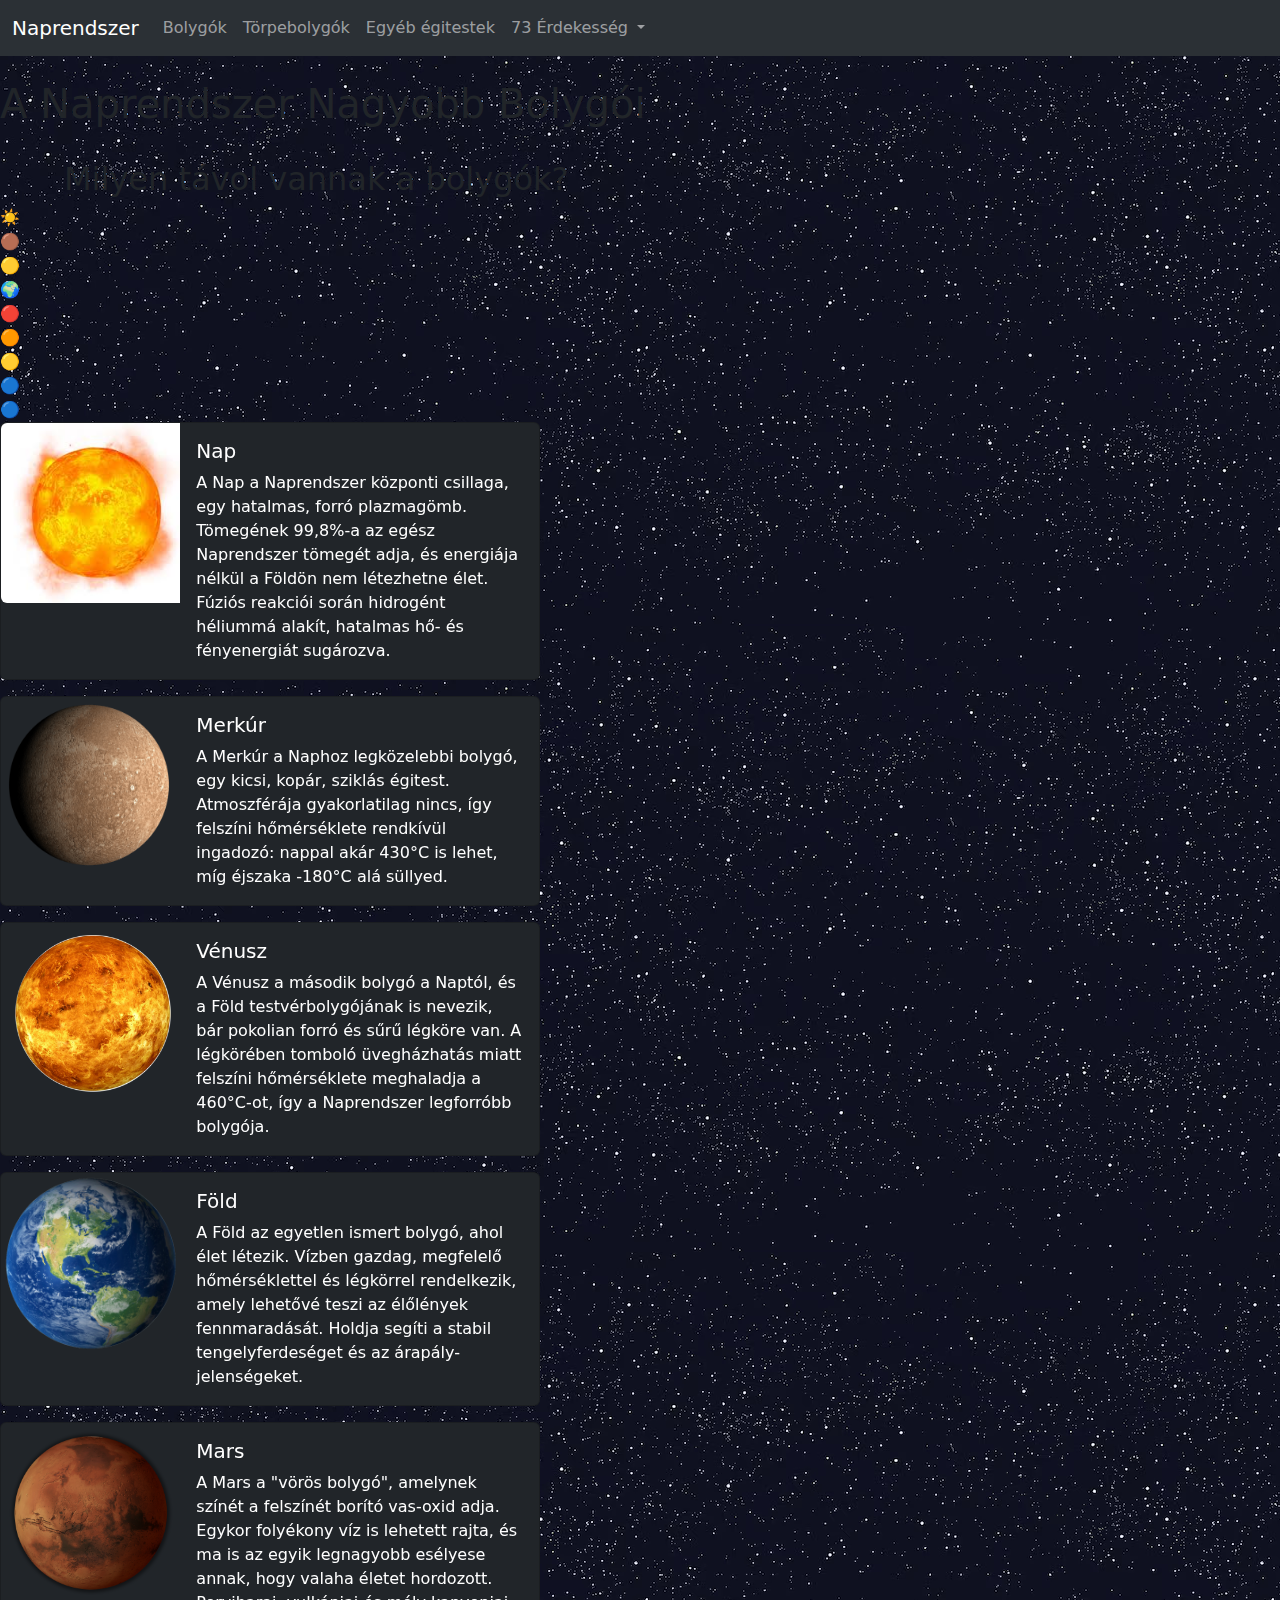
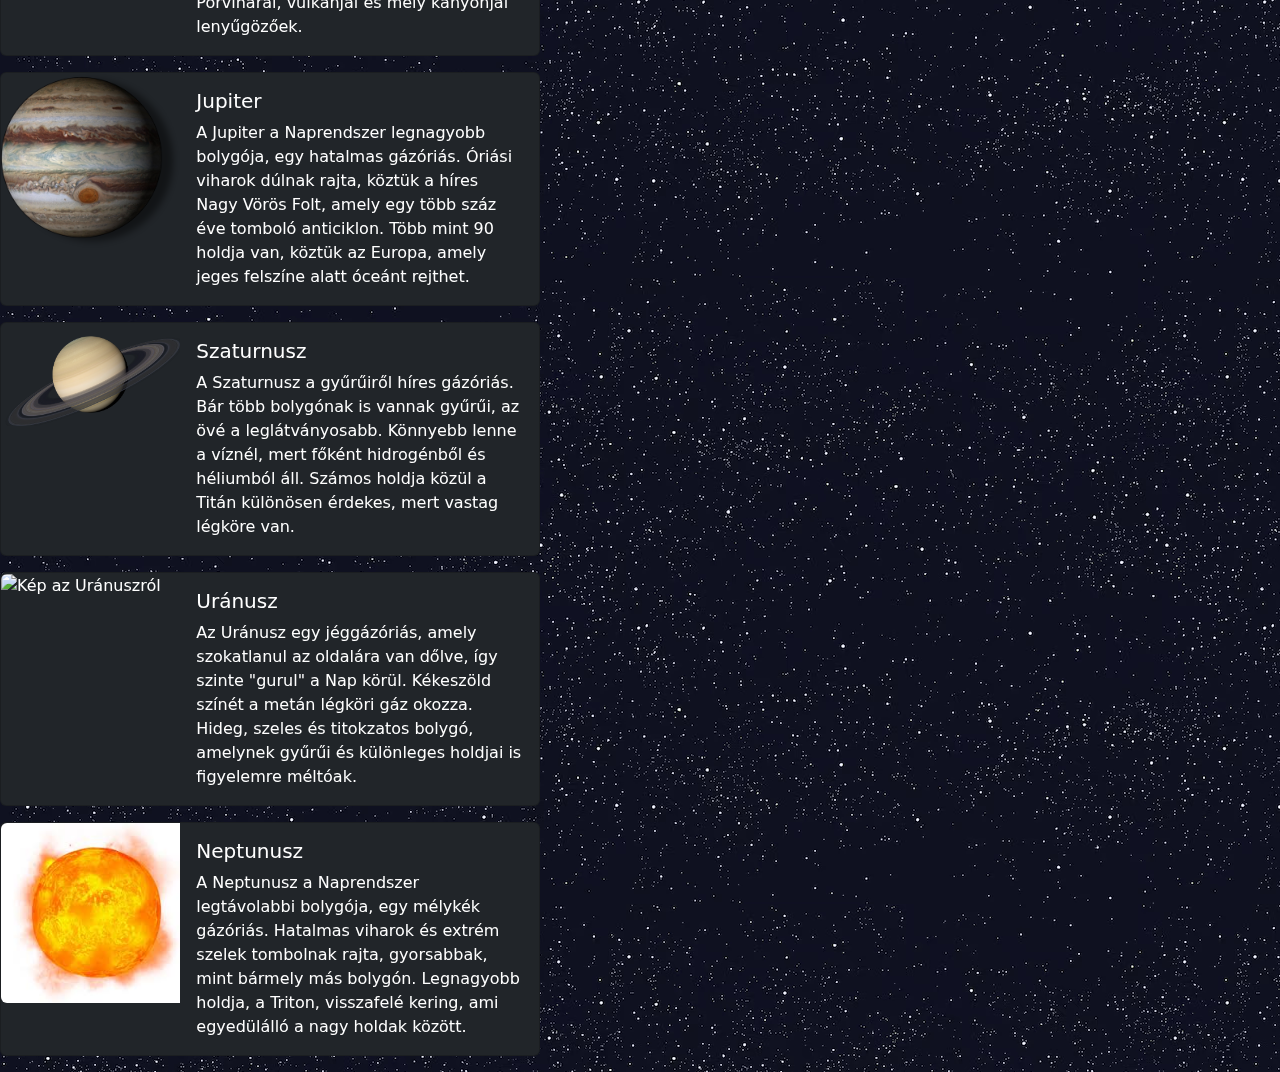
==== Bolygók.html @ aa5152aa "Bolygók.html létrehozása és tartalom hozzáadása" ====
<!DOCTYPE html>
<html lang="hu">
<head>
    <meta charset="UTF-8">
    <meta name="viewport" content="width=device-width, initial-scale=1.0">
    <title>A Naprendszer</title>
    <link rel="stylesheet" href="style.css">
    <link rel="stylesheet" href="https://cdn.jsdelivr.net/npm/bootstrap@5.3.3/dist/css/bootstrap.min.css">
</head>
<body>

    <nav class="navbar navbar-expand-lg bg-body-tertiary" data-bs-theme="dark" id="nav">
        <div class="container-fluid">
          <a class="navbar-brand" href="index.html">Naprendszer</a>
          <button class="navbar-toggler" type="button" data-bs-toggle="collapse" data-bs-target="#navbarNavDropdown" aria-controls="navbarNavDropdown" aria-expanded="false" aria-label="Toggle navigation">
            <span class="navbar-toggler-icon"></span>
          </button>
          <div class="collapse navbar-collapse" id="navbarNavDropdown">
            <ul class="navbar-nav">
                <li class="nav-item">
                    <a class="nav-link" href="#">Bolygók</a>
                  </li>
              <li class="nav-item">
                <a class="nav-link" href="#">Törpebolygók</a>
              </li>
              <li class="nav-item">
                <a class="nav-link" href="#">Egyéb égitestek</a>
              </li>
              <li class="nav-item dropdown">
                <a class="nav-link dropdown-toggle" href="#" role="button" data-bs-toggle="dropdown" aria-expanded="false">
                  73 Érdekesség
                </a>
                <ul class="dropdown-menu">
                  <li><a class="dropdown-item" href="#">Érdekességek a nagyobb bolgyókról</a></li>
                  <li><a class="dropdown-item" href="#">Érdekességek a törpebolgyókról</a></li>
                  <li><a class="dropdown-item" href="#">Érdekességek a Naprendszer további részeiről</a></li>
                </ul>
              </li>
            </ul>
          </div>
        </div>
      </nav>
      <br>
      <h1 id="Cim">A Naprendszer Nagyobb Bolygói</h1>
      <br>
      <h2 id="Cim" style="margin-left: 5%;">Milyen távol vannak a bolygók?</h2>
      <div id="Naprendszer">
        <div id="naprendszerSáv">
            <div class="Bolygó" id="Nap">☀️</div>
            <div class="Bolygó" id="Merkúr">🟤</div>
            <div class="Bolygó" id="Vénusz">🟡</div>
            <div class="Bolygó" id="Föld">🌍</div>
            <div class="Bolygó" id="Mars">🔴</div>
            <div class="Bolygó" id="Jupiter">🟠</div>
            <div class="Bolygó" id="Szaturnusz">🟡</div>
            <div class="Bolygó" id="Uránusz">🔵</div>
            <div class="Bolygó" id="Neptunusz">🔵</div>
        </div>
      </div>

      <div class="card mb-3 text-bg-dark" style="max-width: 540px;">
        <div class="row g-0">
          <div class="col-md-4">
            <img src="Képek/nap.jpg" class="img-fluid rounded-start" alt="Kép a napról">
          </div>
          <div class="col-md-8">
            <div class="card-body">
              <h5 class="card-title">Nap</h5>
              <p class="card-text">A Nap a Naprendszer központi csillaga, egy hatalmas, forró plazmagömb. Tömegének 99,8%-a az egész Naprendszer tömegét adja, és energiája nélkül a Földön nem létezhetne élet. Fúziós reakciói során hidrogént héliummá alakít, hatalmas hő- és fényenergiát sugározva.</p>
            </div>
          </div>
        </div>
      </div>

      <div class="card mb-3 text-bg-dark" style="max-width: 540px;">
        <div class="row g-0">
          <div class="col-md-4">
            <img src="Képek/merkúr.png" class="img-fluid rounded-start" alt="Kép a Merkúrról">
          </div>
          <div class="col-md-8">
            <div class="card-body">
              <h5 class="card-title">Merkúr</h5>
              <p class="card-text">A Merkúr a Naphoz legközelebbi bolygó, egy kicsi, kopár, sziklás égitest. Atmoszférája gyakorlatilag nincs, így felszíni hőmérséklete rendkívül ingadozó: nappal akár 430°C is lehet, míg éjszaka -180°C alá süllyed.</p>
            </div>
          </div>
        </div>
      </div>

      <div class="card mb-3 text-bg-dark" style="max-width: 540px;">
        <div class="row g-0">
          <div class="col-md-4">
            <img src="Képek/vénusz.png" class="img-fluid rounded-start" alt="Kép a Vénuszról">
          </div>
          <div class="col-md-8">
            <div class="card-body">
              <h5 class="card-title">Vénusz</h5>
              <p class="card-text">A Vénusz a második bolygó a Naptól, és a Föld testvérbolygójának is nevezik, bár pokolian forró és sűrű légköre van. A légkörében tomboló üvegházhatás miatt felszíni hőmérséklete meghaladja a 460°C-ot, így a Naprendszer legforróbb bolygója.</p>
            </div>
          </div>
        </div>
      </div>

      <div class="card mb-3 text-bg-dark" style="max-width: 540px;">
        <div class="row g-0">
          <div class="col-md-4">
            <img src="Képek/föld.png" class="img-fluid rounded-start" alt="Kép a Földről">
          </div>
          <div class="col-md-8">
            <div class="card-body">
              <h5 class="card-title">Föld</h5>
              <p class="card-text">A Föld az egyetlen ismert bolygó, ahol élet létezik. Vízben gazdag, megfelelő hőmérséklettel és légkörrel rendelkezik, amely lehetővé teszi az élőlények fennmaradását. Holdja segíti a stabil tengelyferdeséget és az árapály-jelenségeket.</p>
            </div>
          </div>
        </div>
      </div>

      <div class="card mb-3 text-bg-dark" style="max-width: 540px;">
        <div class="row g-0">
          <div class="col-md-4">
            <img src="Képek/mars.png" class="img-fluid rounded-start" alt="Kép a Marsról">
          </div>
          <div class="col-md-8">
            <div class="card-body">
              <h5 class="card-title">Mars</h5>
              <p class="card-text">A Mars a "vörös bolygó", amelynek színét a felszínét borító vas-oxid adja. Egykor folyékony víz is lehetett rajta, és ma is az egyik legnagyobb esélyese annak, hogy valaha életet hordozott. Porviharai, vulkánjai és mély kanyonjai lenyűgözőek.</p>
            </div>
          </div>
        </div>
      </div>

      <div class="card mb-3 text-bg-dark" style="max-width: 540px;">
        <div class="row g-0">
          <div class="col-md-4">
            <img src="Képek/jupiter.png" class="img-fluid rounded-start" alt="Kép a Jupiterről">
          </div>
          <div class="col-md-8">
            <div class="card-body">
              <h5 class="card-title">Jupiter</h5>
              <p class="card-text">A Jupiter a Naprendszer legnagyobb bolygója, egy hatalmas gázóriás. Óriási viharok dúlnak rajta, köztük a híres Nagy Vörös Folt, amely egy több száz éve tomboló anticiklon. Több mint 90 holdja van, köztük az Europa, amely jeges felszíne alatt óceánt rejthet.</p>
            </div>
          </div>
        </div>
      </div>

      <div class="card mb-3 text-bg-dark" style="max-width: 540px;">
        <div class="row g-0">
          <div class="col-md-4">
            <img src="Képek/szaturnusz.png" class="img-fluid rounded-start" alt="Kép a Szaturnuszról">
          </div>
          <div class="col-md-8">
            <div class="card-body">
              <h5 class="card-title">Szaturnusz</h5>
              <p class="card-text">A Szaturnusz a gyűrűiről híres gázóriás. Bár több bolygónak is vannak gyűrűi, az övé a leglátványosabb. Könnyebb lenne a víznél, mert főként hidrogénből és héliumból áll. Számos holdja közül a Titán különösen érdekes, mert vastag légköre van.</p>
            </div>
          </div>
        </div>
      </div>

      <div class="card mb-3 text-bg-dark" style="max-width: 540px;">
        <div class="row g-0">
          <div class="col-md-4">
            <img src="Képek/uranusz.png" class="img-fluid rounded-start" alt="Kép az Uránuszról">
          </div>
          <div class="col-md-8">
            <div class="card-body">
              <h5 class="card-title">Uránusz</h5>
              <p class="card-text">Az Uránusz egy jéggázóriás, amely szokatlanul az oldalára van dőlve, így szinte "gurul" a Nap körül. Kékeszöld színét a metán légköri gáz okozza. Hideg, szeles és titokzatos bolygó, amelynek gyűrűi és különleges holdjai is figyelemre méltóak.</p>
            </div>
          </div>
        </div>
      </div>

      <div class="card mb-3 text-bg-dark" style="max-width: 540px;">
        <div class="row g-0">
          <div class="col-md-4">
            <img src="Képek/nap.jpg" class="img-fluid rounded-start" alt="Kép a Neptunuszról">
          </div>
          <div class="col-md-8">
            <div class="card-body">
              <h5 class="card-title">Neptunusz</h5>
              <p class="card-text">A Neptunusz a Naprendszer legtávolabbi bolygója, egy mélykék gázóriás. Hatalmas viharok és extrém szelek tombolnak rajta, gyorsabbak, mint bármely más bolygón. Legnagyobb holdja, a Triton, visszafelé kering, ami egyedülálló a nagy holdak között.</p>
            </div>
          </div>
        </div>
      </div>

      


      <script src="script.js"></script>
      <script src="https://cdn.jsdelivr.net/npm/bootstrap@5.3.3/dist/js/bootstrap.bundle.min.js"></script>
  </body>
  </html>
---- style.css ----
body{
    background-image: url("Képek/stars.png");
}

#nav{
    position: sticky;
    top: 0;
    overflow: hidden;
}

#h1, #h2{
    color: white;
}

.carousel-item {
    background-color: blue;
    height: 300px;
}
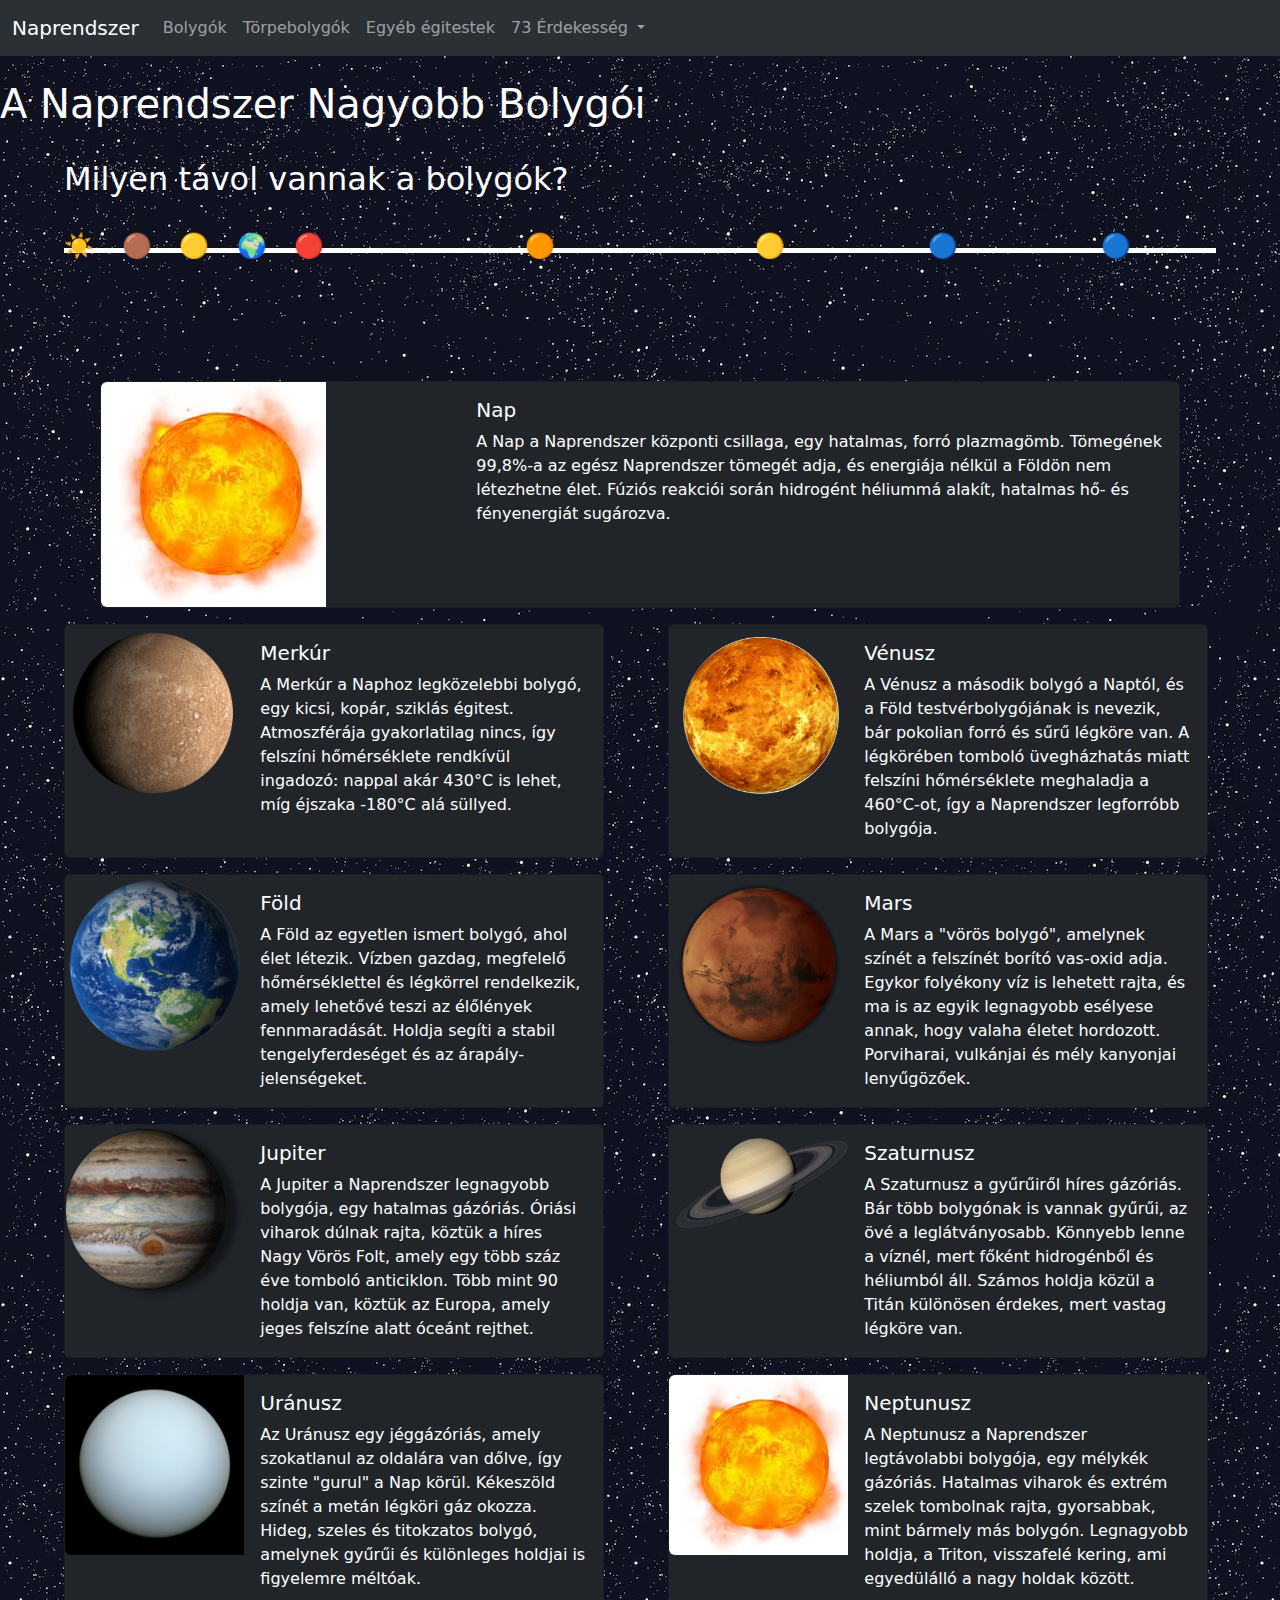
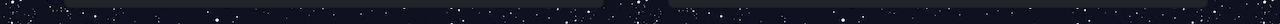
==== commit 63312dfe: "Órán történt változtatások az egész csapattal" ====
--- a/Bolygók.html
+++ b/Bolygók.html
@@ -58,7 +58,8 @@
         </div>
       </div>
 
-      <div class="card mb-3 text-bg-dark" style="max-width: 540px;">
+
+      <div class="card mb-3 text-bg-dark" style="max-width: 1080px;" id="napKártya">
         <div class="row g-0">
           <div class="col-md-4">
             <img src="Képek/nap.jpg" class="img-fluid rounded-start" alt="Kép a napról">
@@ -72,6 +73,7 @@
         </div>
       </div>
 
+      <div id="bolygóKártyák">
       <div class="card mb-3 text-bg-dark" style="max-width: 540px;">
         <div class="row g-0">
           <div class="col-md-4">
@@ -183,7 +185,7 @@
           </div>
         </div>
       </div>
-
+    </div>
       
 
 
--- a/style.css
+++ b/style.css
@@ -1,3 +1,4 @@
+
 body{
     background-image: url("Képek/stars.png");
 }
@@ -6,9 +7,10 @@
     position: sticky;
     top: 0;
     overflow: hidden;
+    z-index: 1000;
 }
 
-#h1, #h2{
+#Cim{
     color: white;
 }
 
@@ -16,3 +18,86 @@
     background-color: blue;
     height: 300px;
 }
+
+#Naprendszer{
+    width: 90%;
+    margin: 50px auto;
+    position: relative;
+}
+
+#naprendszerSáv{
+    width: 100%;
+    height: 5px;
+    background-color: white;
+    position: relative;
+    margin-top: 20px;
+    margin-bottom: 8rem;
+}
+
+.Bolygó{
+    position: absolute;
+    top: -20px;
+    font-size: 24px;
+    cursor: pointer;
+
+}
+
+#Nap{
+    left: 0%;
+}
+
+#Merkúr{
+    left: 5%;
+}
+
+#Vénusz{
+    left: 10%;
+}
+
+#Föld{
+    left: 15%;
+}
+
+#Mars{
+    left: 20%;
+}
+
+#Jupiter{
+    left: 40%;
+}
+
+#Szaturnusz{
+    left: 60%;
+}
+
+#Uránusz{
+    left: 75%;
+}
+
+#Neptunusz{
+    left: 90%;
+}
+
+#informaciok {
+    position: absolute;
+    background-color: rgba(0, 0, 0, 0.75);
+    color: white;
+    padding: 5px 10px;
+    font-size: 14px;
+    border-radius: 5px;
+    white-space: nowrap;
+    display: none;
+}
+
+.card{
+    margin-left: 5%;
+}
+
+#bolygóKártyák{
+    display: flex;
+    flex-wrap: wrap;
+}
+
+#napKártya{
+    margin: auto;
+}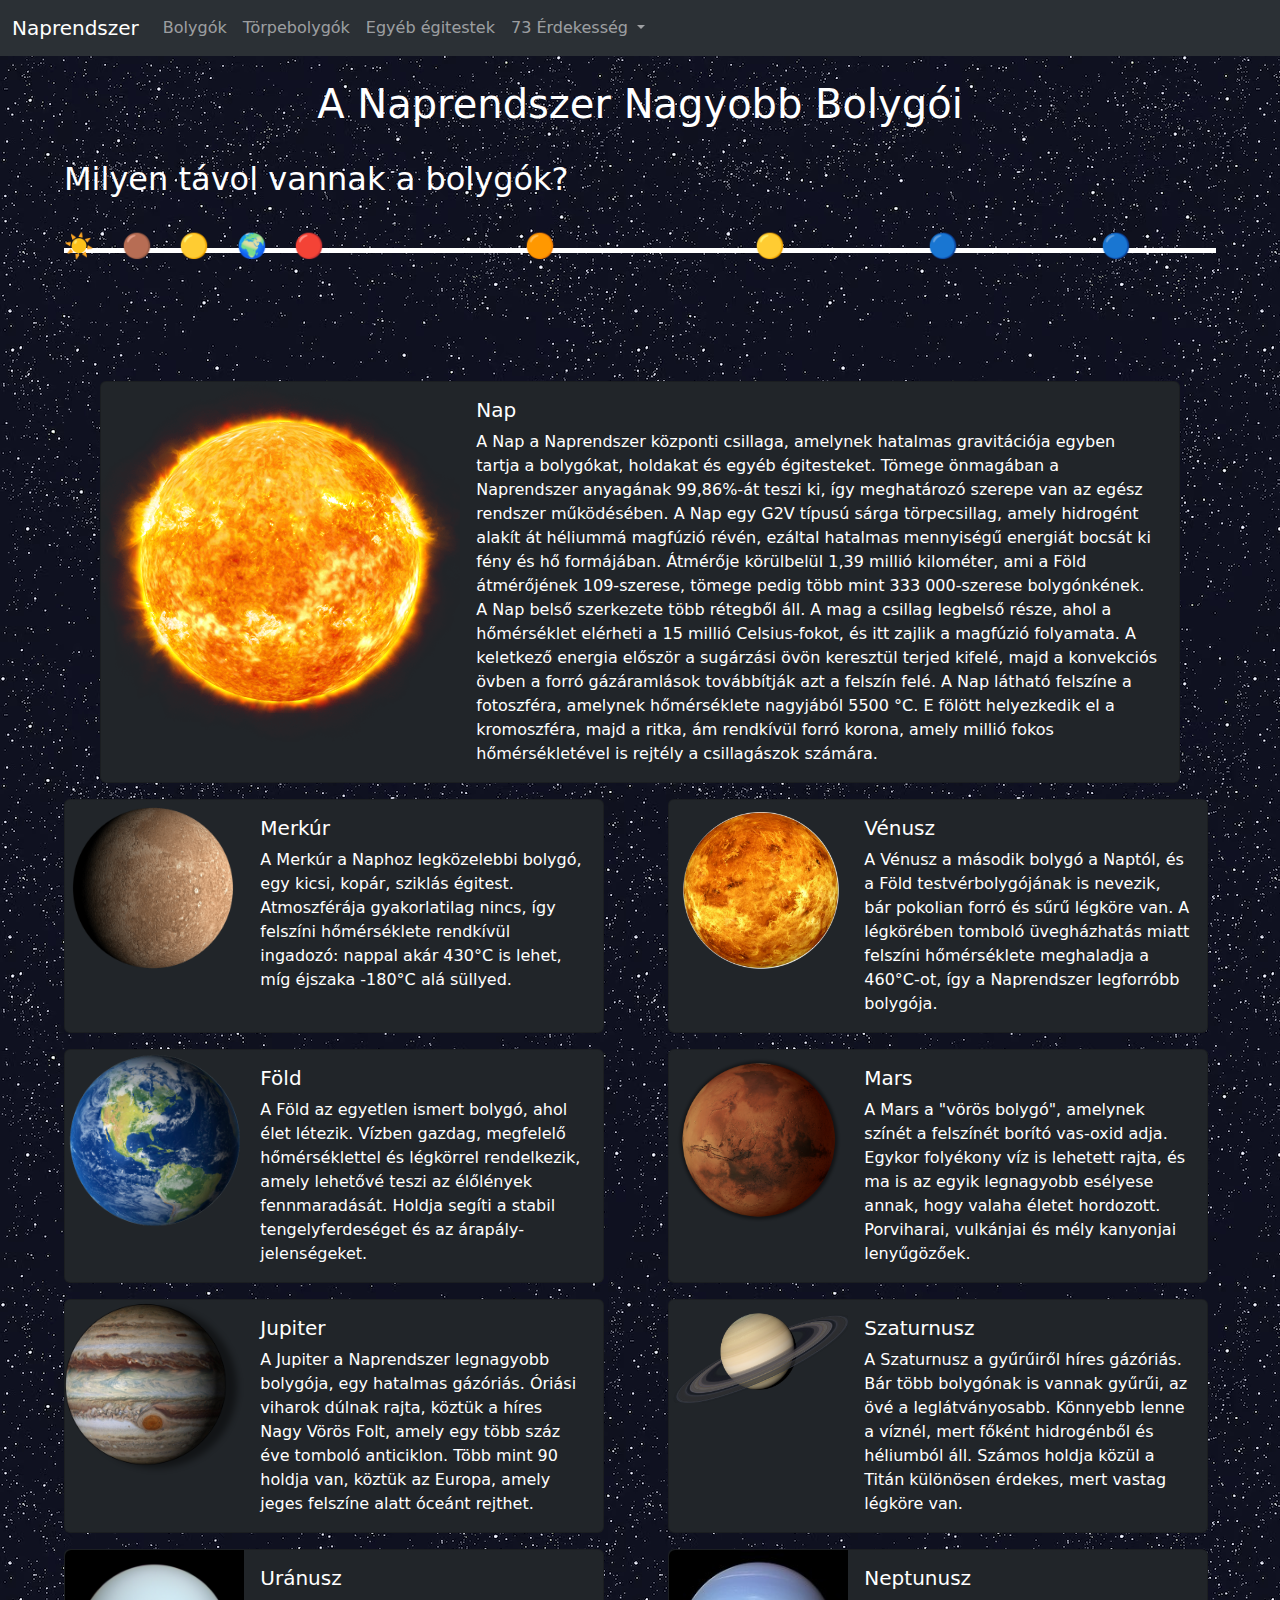
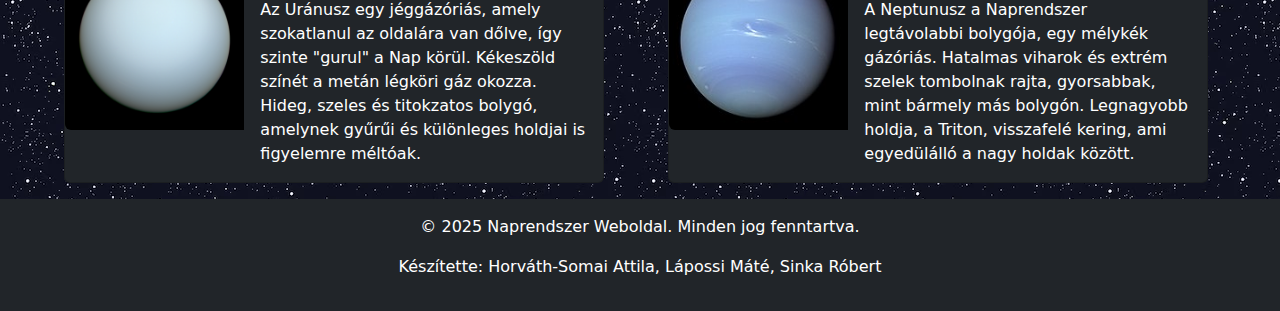
==== commit 1b8b2c9a: "Apró változtatások" ====
--- a/Bolygók.html
+++ b/Bolygók.html
@@ -41,7 +41,7 @@
         </div>
       </nav>
       <br>
-      <h1 id="Cim">A Naprendszer Nagyobb Bolygói</h1>
+      <h1 id="Cim"><center>A Naprendszer Nagyobb Bolygói</center></h1>
       <br>
       <h2 id="Cim" style="margin-left: 5%;">Milyen távol vannak a bolygók?</h2>
       <div id="Naprendszer">
@@ -62,12 +62,13 @@
       <div class="card mb-3 text-bg-dark" style="max-width: 1080px;" id="napKártya">
         <div class="row g-0">
           <div class="col-md-4">
-            <img src="Képek/nap.jpg" class="img-fluid rounded-start" alt="Kép a napról">
+            <img src="Képek/nap.png" class="img-fluid rounded-start" alt="Kép a napról">
           </div>
           <div class="col-md-8">
             <div class="card-body">
               <h5 class="card-title">Nap</h5>
-              <p class="card-text">A Nap a Naprendszer központi csillaga, egy hatalmas, forró plazmagömb. Tömegének 99,8%-a az egész Naprendszer tömegét adja, és energiája nélkül a Földön nem létezhetne élet. Fúziós reakciói során hidrogént héliummá alakít, hatalmas hő- és fényenergiát sugározva.</p>
+              <p class="card-text">A Nap a Naprendszer központi csillaga, amelynek hatalmas gravitációja egyben tartja a bolygókat, holdakat és egyéb égitesteket. Tömege önmagában a Naprendszer anyagának 99,86%-át teszi ki, így meghatározó szerepe van az egész rendszer működésében. A Nap egy G2V típusú sárga törpecsillag, amely hidrogént alakít át héliummá magfúzió révén, ezáltal hatalmas mennyiségű energiát bocsát ki fény és hő formájában. Átmérője körülbelül 1,39 millió kilométer, ami a Föld átmérőjének 109-szerese, tömege pedig több mint 333 000-szerese bolygónkének. <br>
+                A Nap belső szerkezete több rétegből áll. A mag a csillag legbelső része, ahol a hőmérséklet elérheti a 15 millió Celsius-fokot, és itt zajlik a magfúzió folyamata. A keletkező energia először a sugárzási övön keresztül terjed kifelé, majd a konvekciós övben a forró gázáramlások továbbítják azt a felszín felé. A Nap látható felszíne a fotoszféra, amelynek hőmérséklete nagyjából 5500 °C. E fölött helyezkedik el a kromoszféra, majd a ritka, ám rendkívül forró korona, amely millió fokos hőmérsékletével is rejtély a csillagászok számára.</p>
             </div>
           </div>
         </div>
@@ -175,7 +176,7 @@
       <div class="card mb-3 text-bg-dark" style="max-width: 540px;">
         <div class="row g-0">
           <div class="col-md-4">
-            <img src="Képek/nap.jpg" class="img-fluid rounded-start" alt="Kép a Neptunuszról">
+            <img src="Képek/neptunusz.png" class="img-fluid rounded-start" alt="Kép a Neptunuszról">
           </div>
           <div class="col-md-8">
             <div class="card-body">
@@ -187,7 +188,10 @@
       </div>
     </div>
       
-
+    <footer class="bg-dark text-white text-center py-3">
+      <p>&copy; 2025 Naprendszer Weboldal. Minden jog fenntartva.</p>
+      <p>Készítette: Horváth-Somai Attila, Lápossi Máté, Sinka Róbert</p>
+  </footer>
 
       <script src="script.js"></script>
       <script src="https://cdn.jsdelivr.net/npm/bootstrap@5.3.3/dist/js/bootstrap.bundle.min.js"></script>
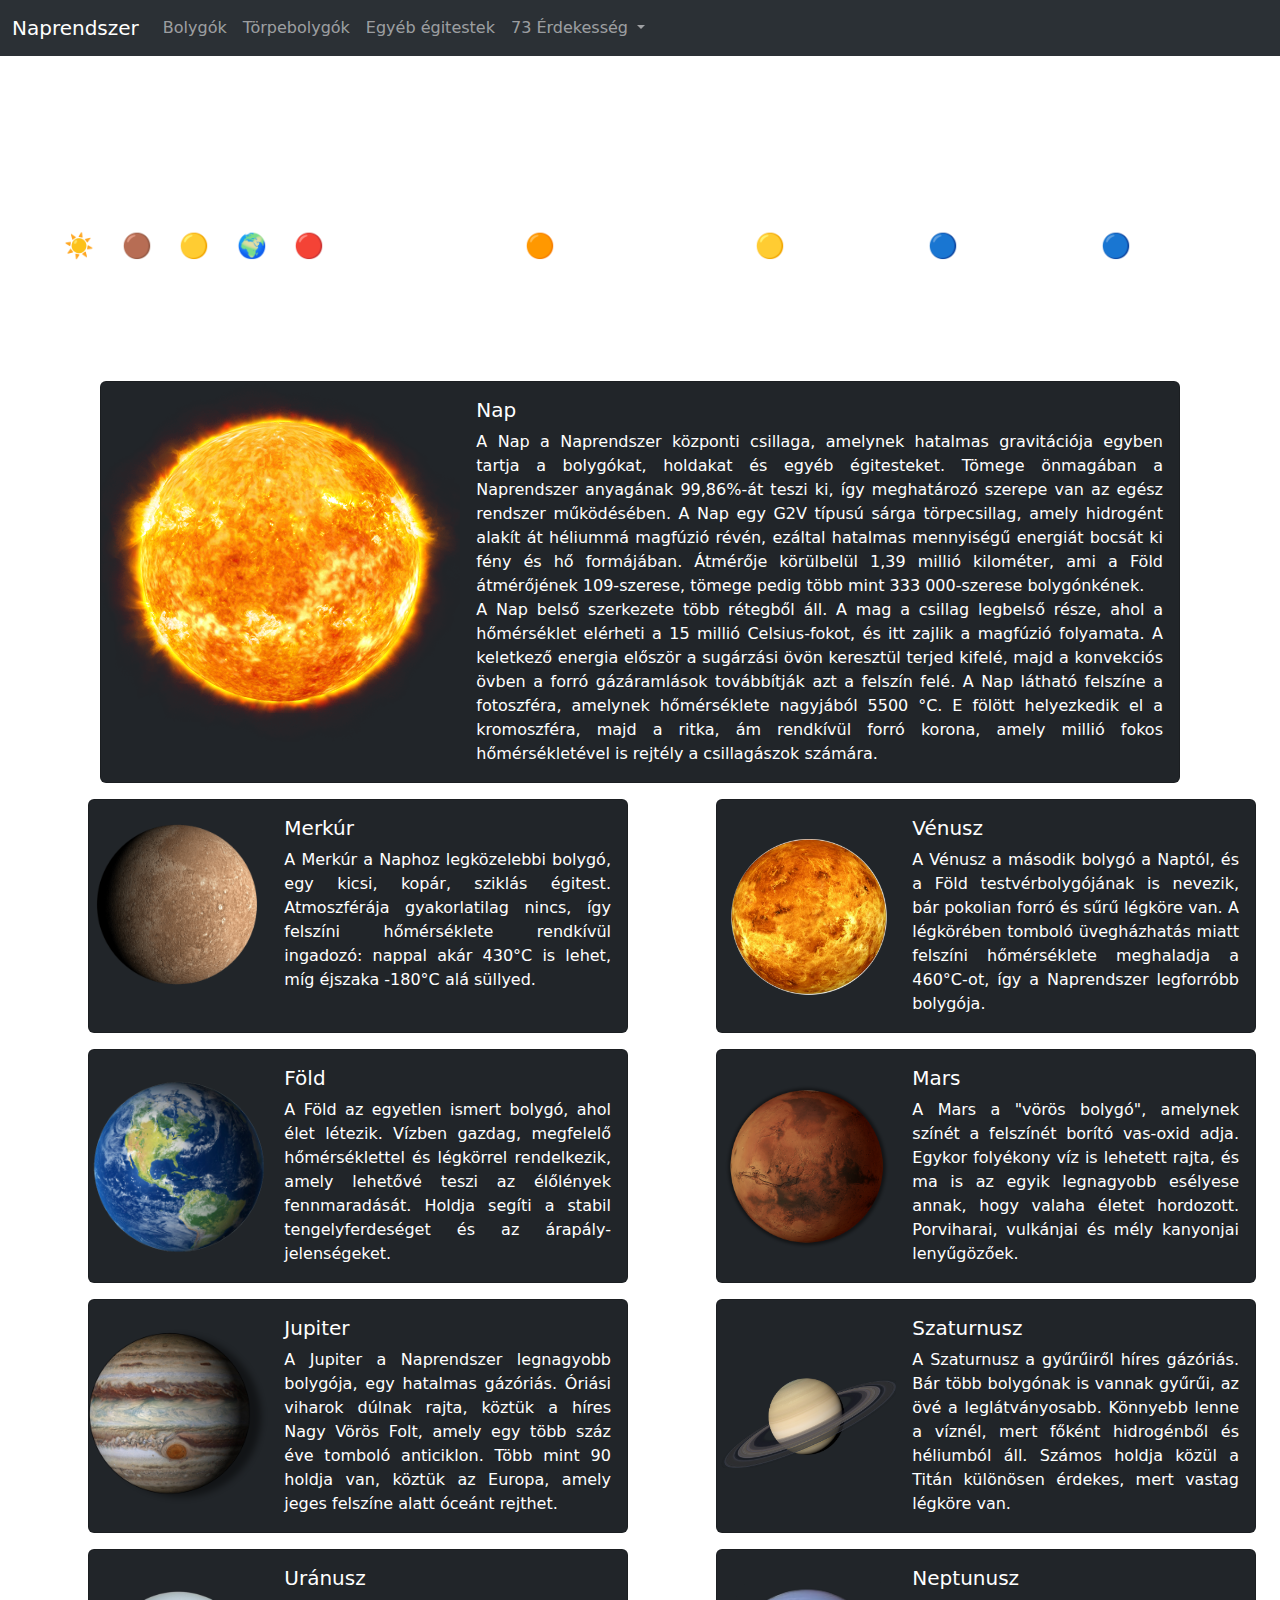
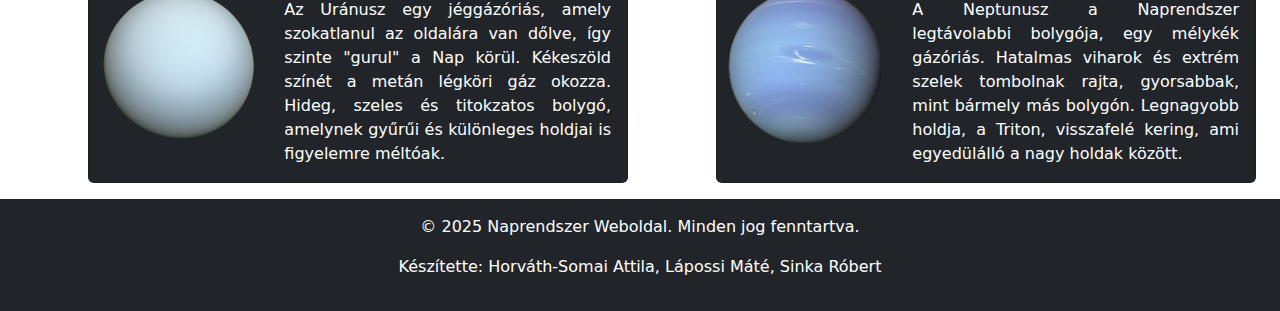
==== commit 8155e4ee: "újabb oldal hozzáadása a aszteroisák, üstökösök és törpebolygók bemutatására" ====
--- a/Bolygók.html
+++ b/Bolygók.html
@@ -24,7 +24,7 @@
                 <a class="nav-link" href="#">Törpebolygók</a>
               </li>
               <li class="nav-item">
-                <a class="nav-link" href="#">Egyéb égitestek</a>
+                <a class="nav-link" href="maradék.html">Egyéb égitestek</a>
               </li>
               <li class="nav-item dropdown">
                 <a class="nav-link dropdown-toggle" href="#" role="button" data-bs-toggle="dropdown" aria-expanded="false">
--- a/style.css
+++ b/style.css
@@ -1,6 +1,6 @@
 
 body{
-    background-image: url("Képek/stars.png");
+    background-image: url("https://images.unsplash.com/photo-1696552004842-8c72b901e2a8?fm=jpg&q=60&w=3000&ixlib=rb-4.0.3&ixid=M3wxMjA3fDB8MHxzZWFyY2h8M3x8c3RhcnMlMjBibGFja3xlbnwwfHwwfHx8MA%3D%3D");
 }
 
 #nav{
@@ -91,13 +91,44 @@
 
 .card{
     margin-left: 5%;
+    text-align: justify;
 }
 
 #bolygóKártyák{
     display: flex;
     flex-wrap: wrap;
+    justify-content: space-evenly;
 }
 
 #napKártya{
     margin: auto;
+}
+
+.col-md-4 {
+    display: flex;
+    justify-content: center;
+    align-items: center;
+    height: 100%;
+}
+
+.carousel-item {
+    height: 400px;
+    display: flex;
+    align-items: center;
+    justify-content: center;
+    background: transparent !important;
+}
+
+.carousel-item img {
+    max-height: 350px;
+    object-fit: cover;
+    width: 100%;
+}
+
+.container {
+    padding: 20px;
+}
+
+.carousel {
+    background: transparent !important;
 }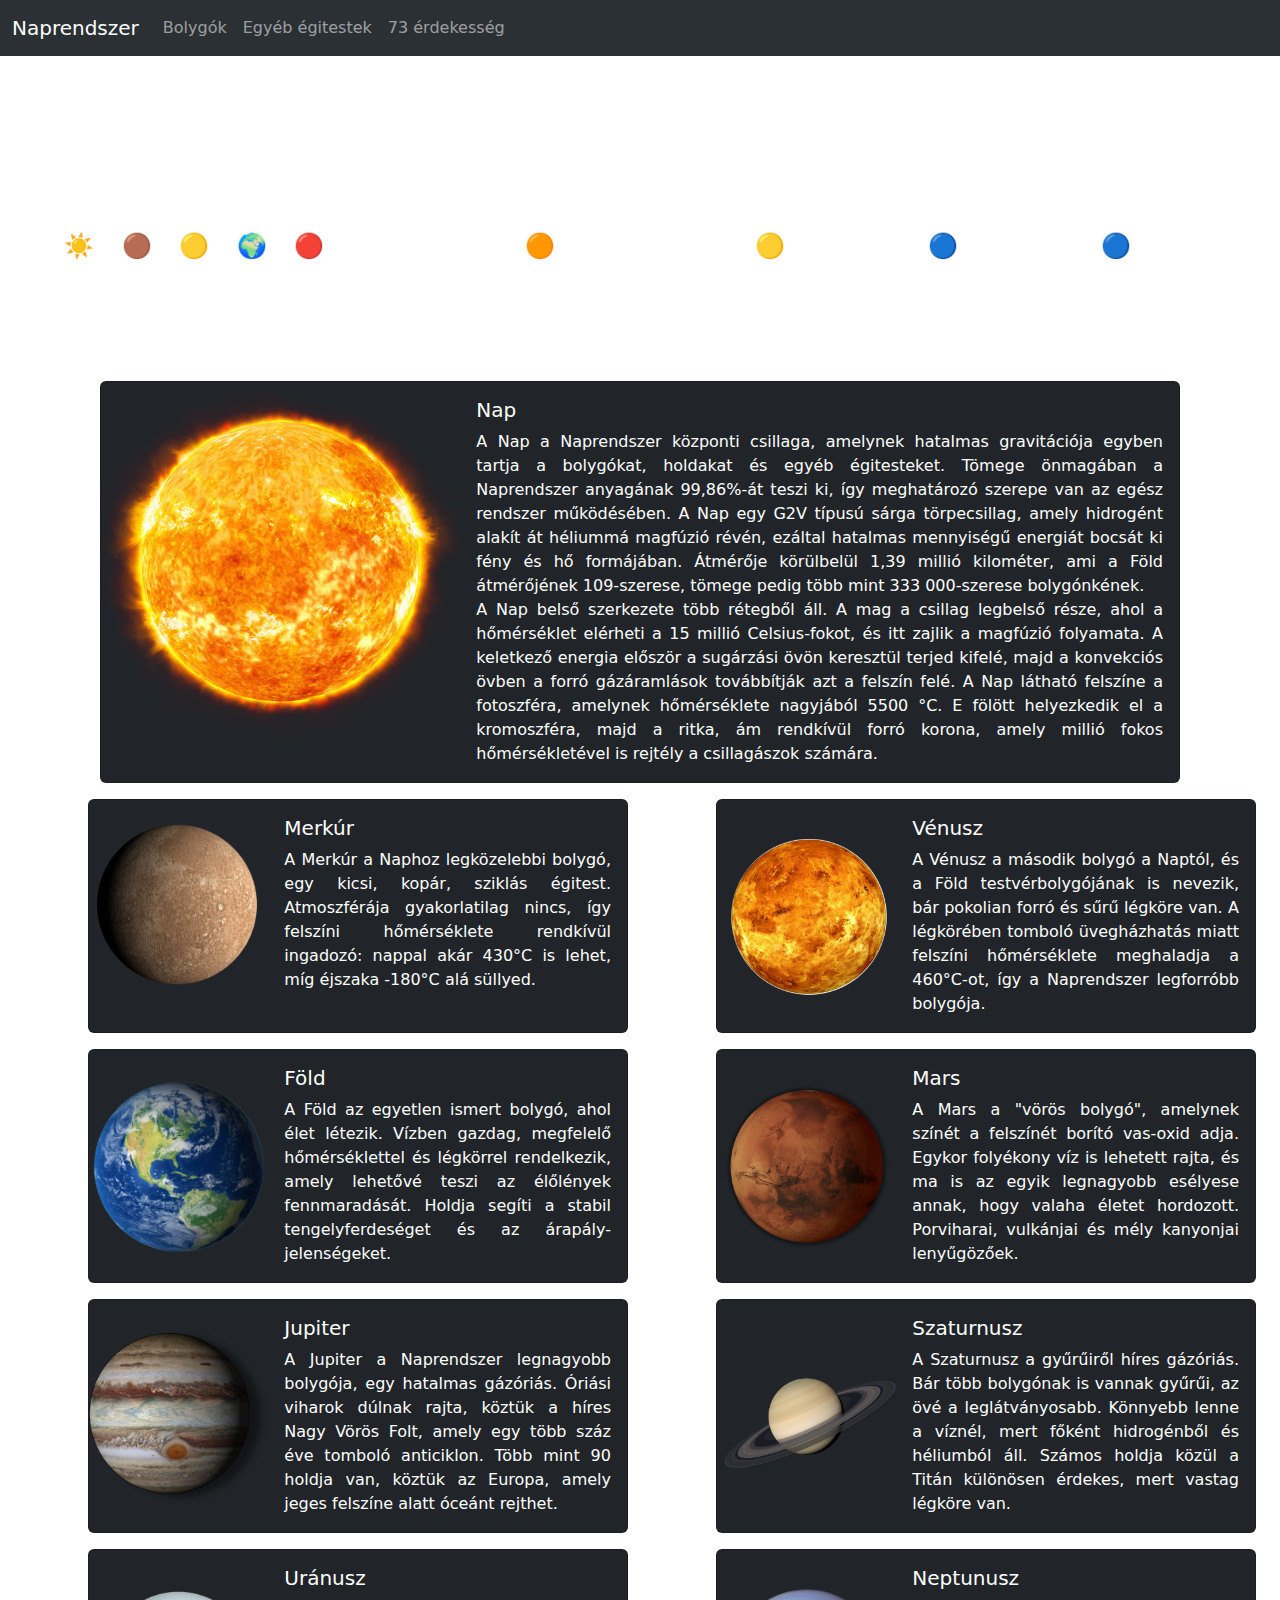
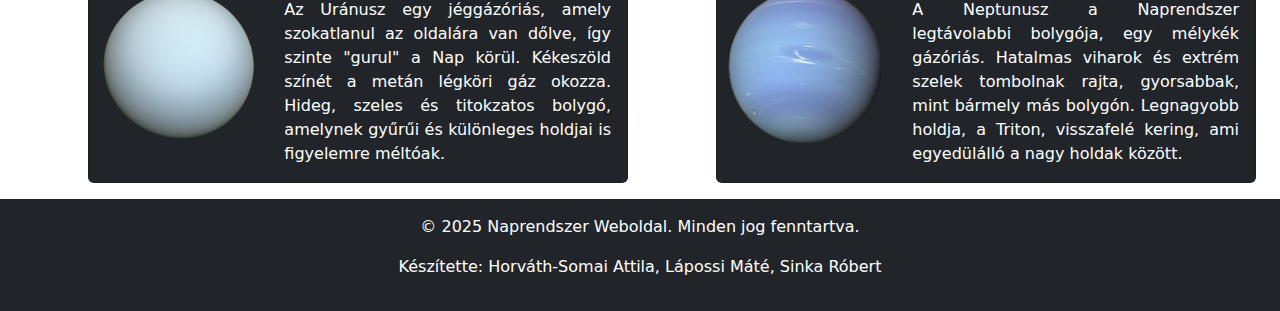
==== commit b139df9c: "Apró szépítgetések és az érdekességek fül" ====
--- a/Bolygók.html
+++ b/Bolygók.html
@@ -4,6 +4,7 @@
     <meta charset="UTF-8">
     <meta name="viewport" content="width=device-width, initial-scale=1.0">
     <title>A Naprendszer</title>
+    <link rel="icon" href="Képek/solareclipse.png">
     <link rel="stylesheet" href="style.css">
     <link rel="stylesheet" href="https://cdn.jsdelivr.net/npm/bootstrap@5.3.3/dist/css/bootstrap.min.css">
 </head>
@@ -19,22 +20,12 @@
             <ul class="navbar-nav">
                 <li class="nav-item">
                     <a class="nav-link" href="#">Bolygók</a>
-                  </li>
-              <li class="nav-item">
-                <a class="nav-link" href="#">Törpebolygók</a>
-              </li>
+                </li>
               <li class="nav-item">
                 <a class="nav-link" href="maradék.html">Egyéb égitestek</a>
               </li>
-              <li class="nav-item dropdown">
-                <a class="nav-link dropdown-toggle" href="#" role="button" data-bs-toggle="dropdown" aria-expanded="false">
-                  73 Érdekesség
-                </a>
-                <ul class="dropdown-menu">
-                  <li><a class="dropdown-item" href="#">Érdekességek a nagyobb bolgyókról</a></li>
-                  <li><a class="dropdown-item" href="#">Érdekességek a törpebolgyókról</a></li>
-                  <li><a class="dropdown-item" href="#">Érdekességek a Naprendszer további részeiről</a></li>
-                </ul>
+              <li class="nav-item">
+                <a class="nav-link" href="erdekessegek.html">73 érdekesség</a>
               </li>
             </ul>
           </div>
@@ -196,4 +187,4 @@
       <script src="script.js"></script>
       <script src="https://cdn.jsdelivr.net/npm/bootstrap@5.3.3/dist/js/bootstrap.bundle.min.js"></script>
   </body>
-  </html>+  </html>
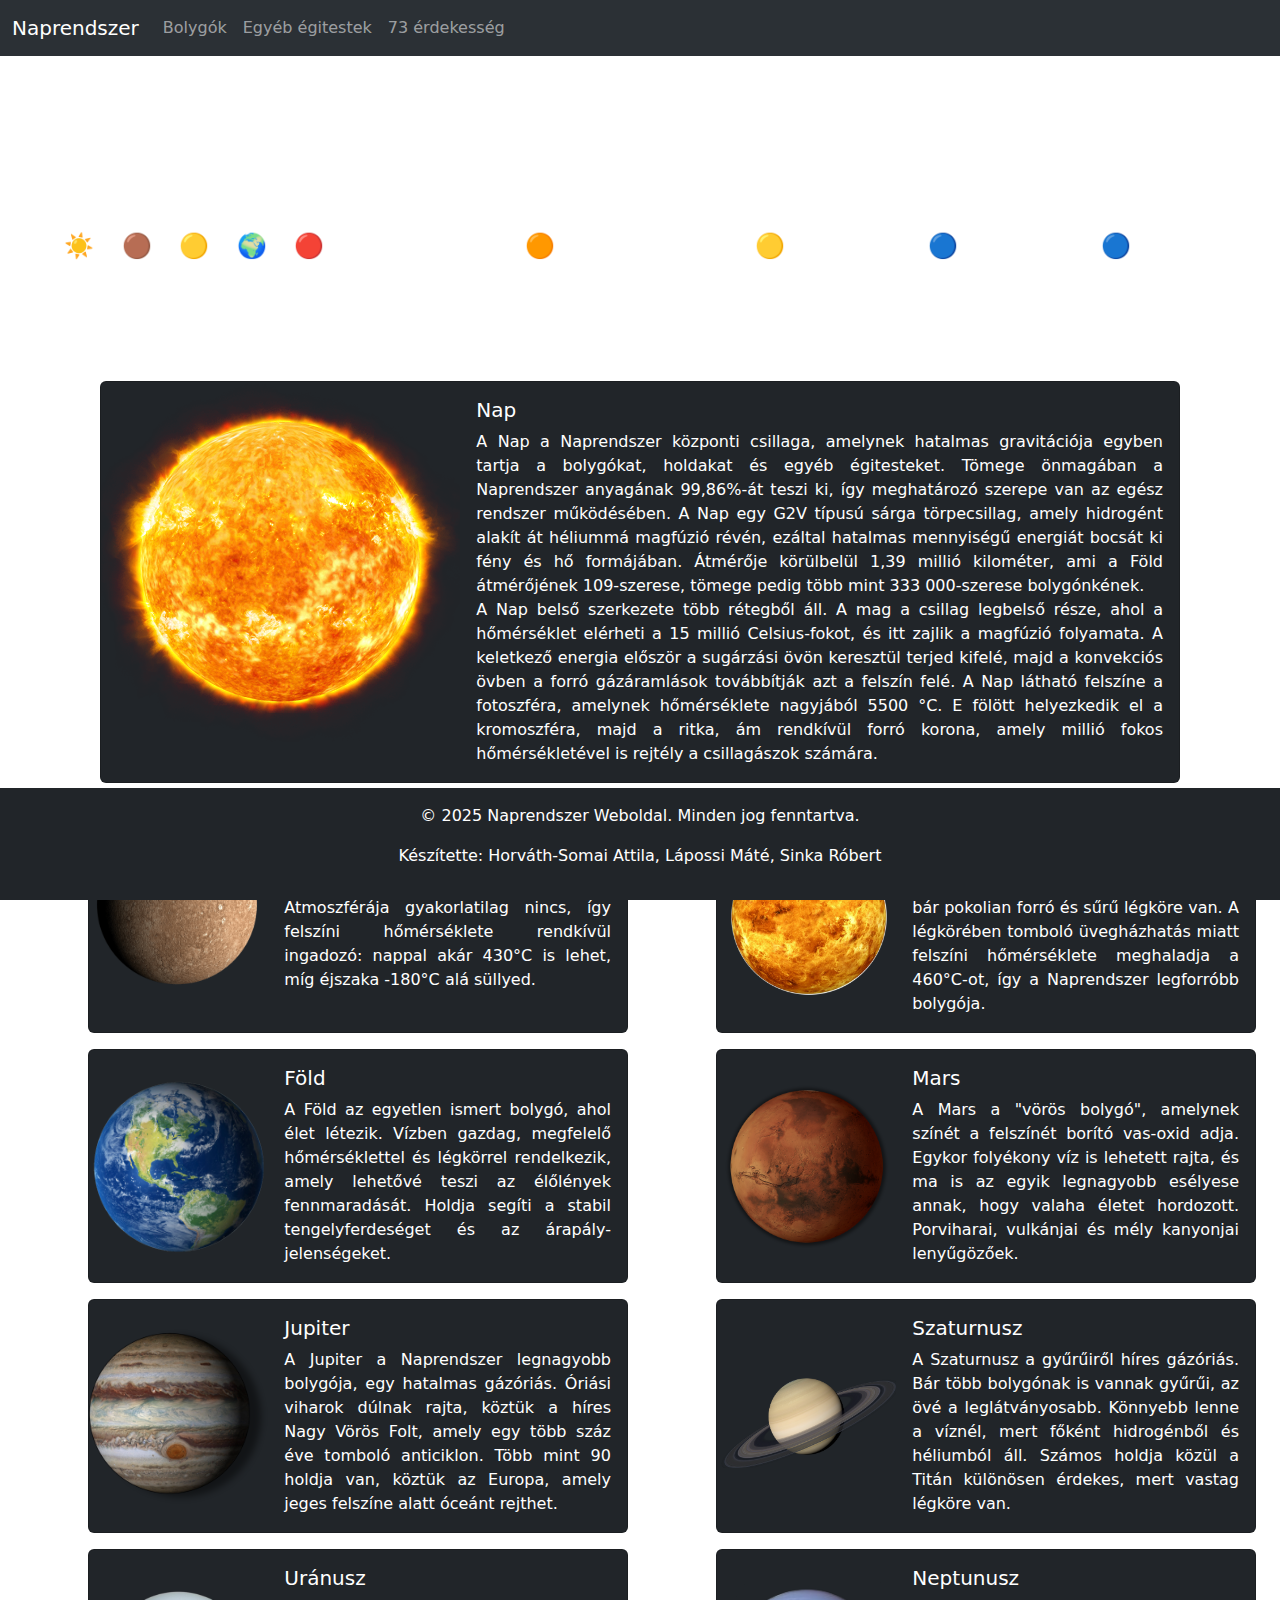
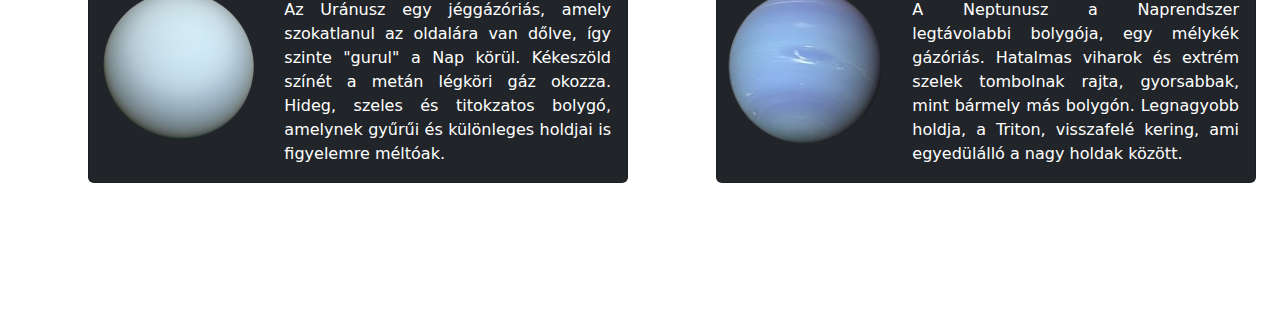
==== commit e9027f96: "egyéb égitesteket tartalmazó oldal befejezése" ====
--- a/Bolygók.html
+++ b/Bolygók.html
@@ -178,6 +178,7 @@
         </div>
       </div>
     </div>
+    <br><br><br><br><br>
       
     <footer class="bg-dark text-white text-center py-3">
       <p>&copy; 2025 Naprendszer Weboldal. Minden jog fenntartva.</p>
--- a/style.css
+++ b/style.css
@@ -1,4 +1,3 @@
-
 body{
     background-image: url("https://images.unsplash.com/photo-1696552004842-8c72b901e2a8?fm=jpg&q=60&w=3000&ixlib=rb-4.0.3&ixid=M3wxMjA3fDB8MHxzZWFyY2h8M3x8c3RhcnMlMjBibGFja3xlbnwwfHwwfHx8MA%3D%3D");
 }
@@ -131,4 +130,94 @@
 
 .carousel {
     background: transparent !important;
+}
+
+#erdekesseg {
+    margin-top: 20px;
+    padding: 20px;
+    background: #1a1a2e;
+    color: #ffffff;
+    border: 2px solid #0f3460;
+    border-radius: 15px;
+    box-shadow: 0 0 20px rgba(19, 67, 126, 0.8);
+    font-size: 1.2rem;  
+    text-align: center;
+    transition: opacity 0.5s ease-in-out;
+}
+
+select, button {
+    margin: 10px;
+    padding: 8px 16px;
+    background: #0f3460;
+    color: white;
+    border: none;
+    border-radius: 8px;
+    cursor: pointer;
+    transition: background 0.3s;
+}
+
+select:hover, button:hover {
+    background: #1a5276;
+}
+
+footer{
+    position: fixed;
+    bottom: 0;
+    left: 0;
+    width: 100%;
+    color: white;
+    z-index: 1000;
+}
+
+#bolygokSorban{
+    max-width: 100%;
+    height: auto;
+    display: block;
+    margin: 0 auto;
+}
+
+.egitest-box {
+    background-color: rgb(41, 36, 48);
+    color: #ffffff;
+    padding: 20px;
+    margin-bottom: 20px;
+    border-radius: 10px;
+}
+
+.torpebolygo {
+    background-color: rgb(18, 18, 38);
+    color: #ffffff;
+    padding: 15px;
+    margin: 10px 0;
+    border-radius: 10px;
+    width: 30%;
+}
+
+.kb-img {
+    width: 100%;
+    max-width: 100px;
+    margin: 10px auto;
+    display: block;
+    border-radius: 10px;
+    object-fit: cover;
+}
+
+#torpebolygok {
+    display: flex;
+    flex-wrap: wrap;
+    justify-content: space-around;
+}
+
+.aszteroida-img {
+    width: 100%;
+    max-width: 300px;
+    margin: 10px auto;
+    display: block;
+    float: right;
+    border-radius: 10px;
+    object-fit: cover;
+}
+
+.valamiszoveg {
+    margin-bottom: 1rem;
 }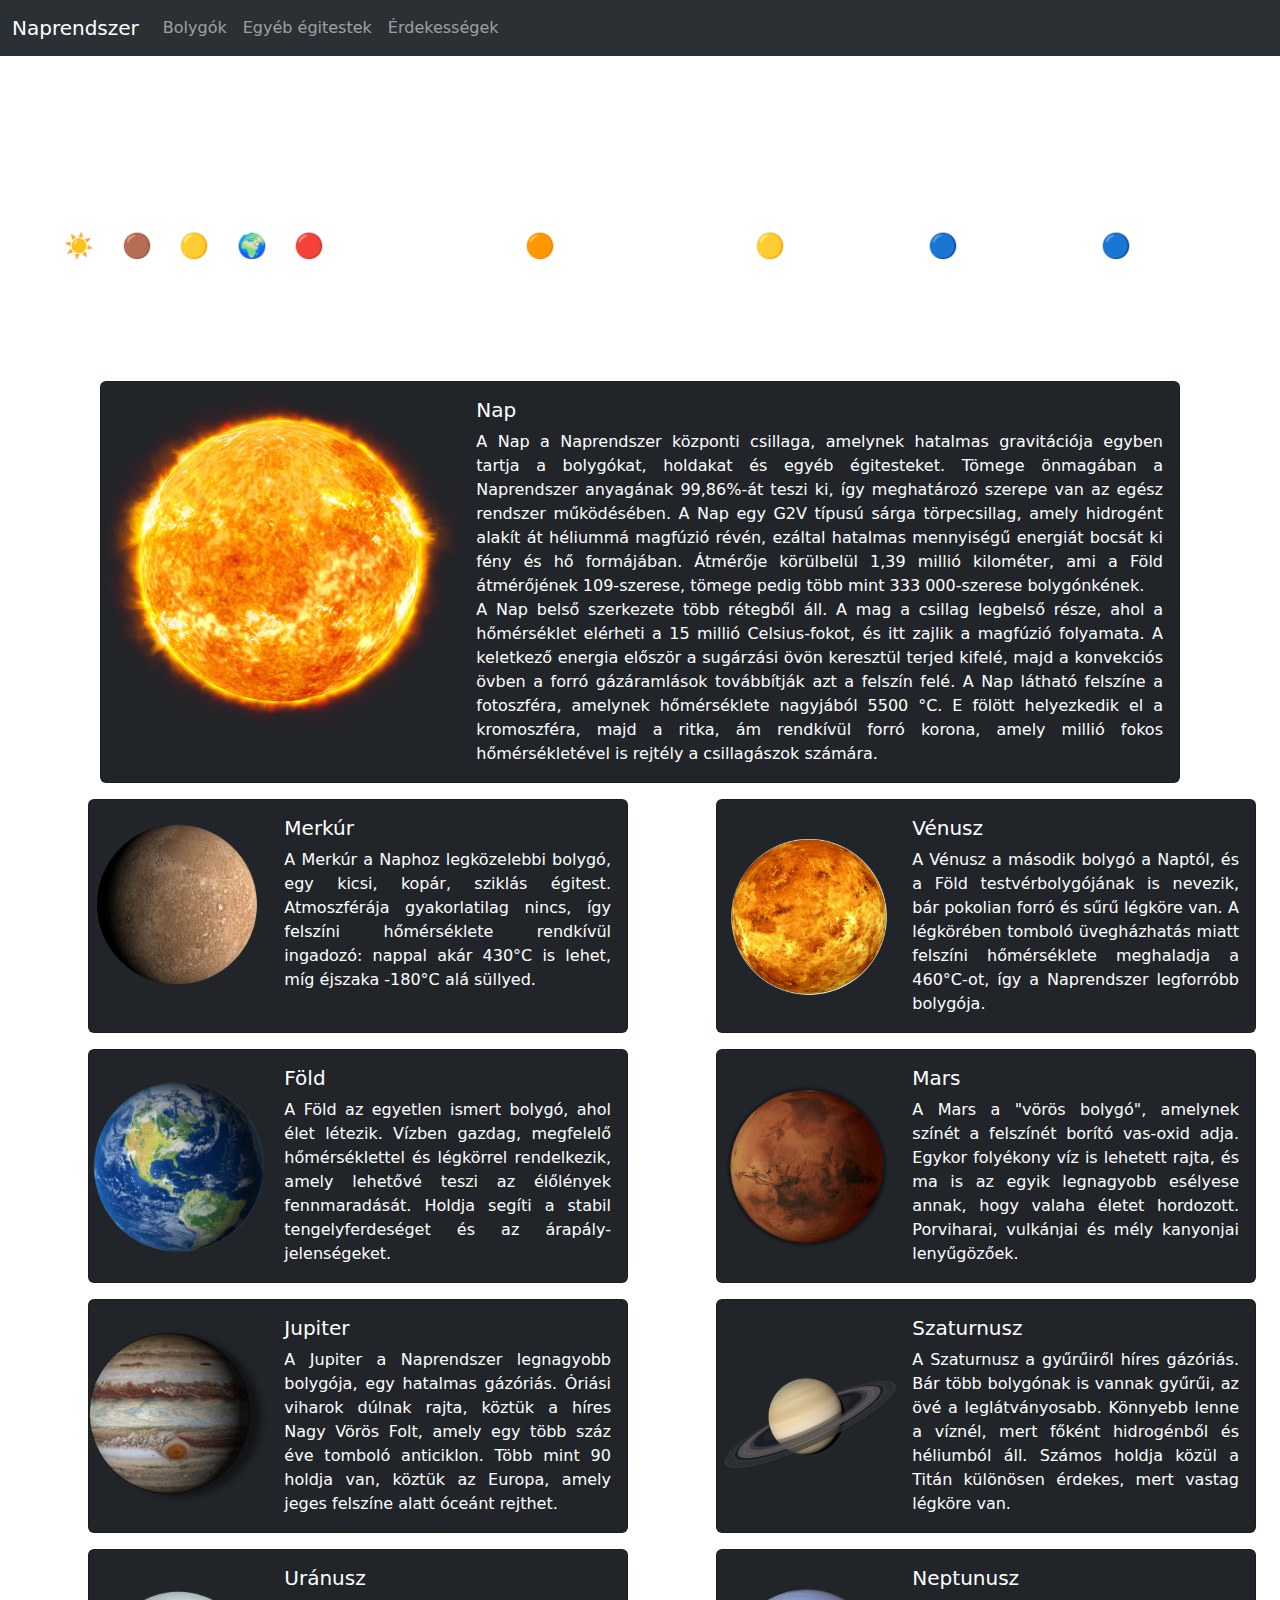
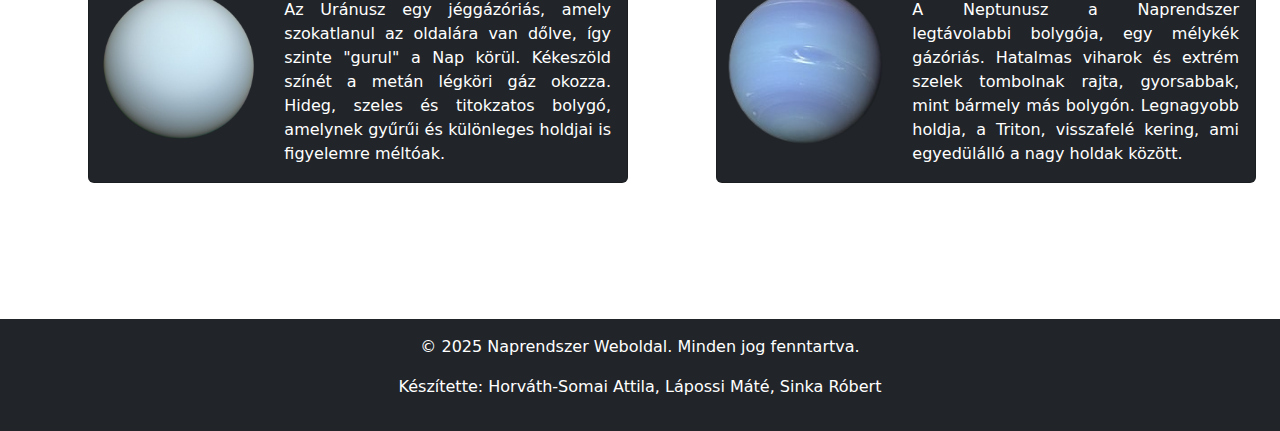
==== commit 88f28754: "Érdekességek címszó átjavítása" ====
--- a/Bolygók.html
+++ b/Bolygók.html
@@ -25,7 +25,7 @@
                 <a class="nav-link" href="maradék.html">Egyéb égitestek</a>
               </li>
               <li class="nav-item">
-                <a class="nav-link" href="erdekessegek.html">73 érdekesség</a>
+                <a class="nav-link" href="erdekessegek.html">Érdekességek</a>
               </li>
             </ul>
           </div>
--- a/style.css
+++ b/style.css
@@ -1,3 +1,4 @@
+
 body{
     background-image: url("https://images.unsplash.com/photo-1696552004842-8c72b901e2a8?fm=jpg&q=60&w=3000&ixlib=rb-4.0.3&ixid=M3wxMjA3fDB8MHxzZWFyY2h8M3x8c3RhcnMlMjBibGFja3xlbnwwfHwwfHx8MA%3D%3D");
 }
@@ -131,6 +132,7 @@
 .carousel {
     background: transparent !important;
 }
+
 
 #erdekesseg {
     margin-top: 20px;
@@ -161,7 +163,6 @@
 }
 
 footer{
-    position: fixed;
     bottom: 0;
     left: 0;
     width: 100%;
@@ -220,4 +221,4 @@
 
 .valamiszoveg {
     margin-bottom: 1rem;
-}+}
